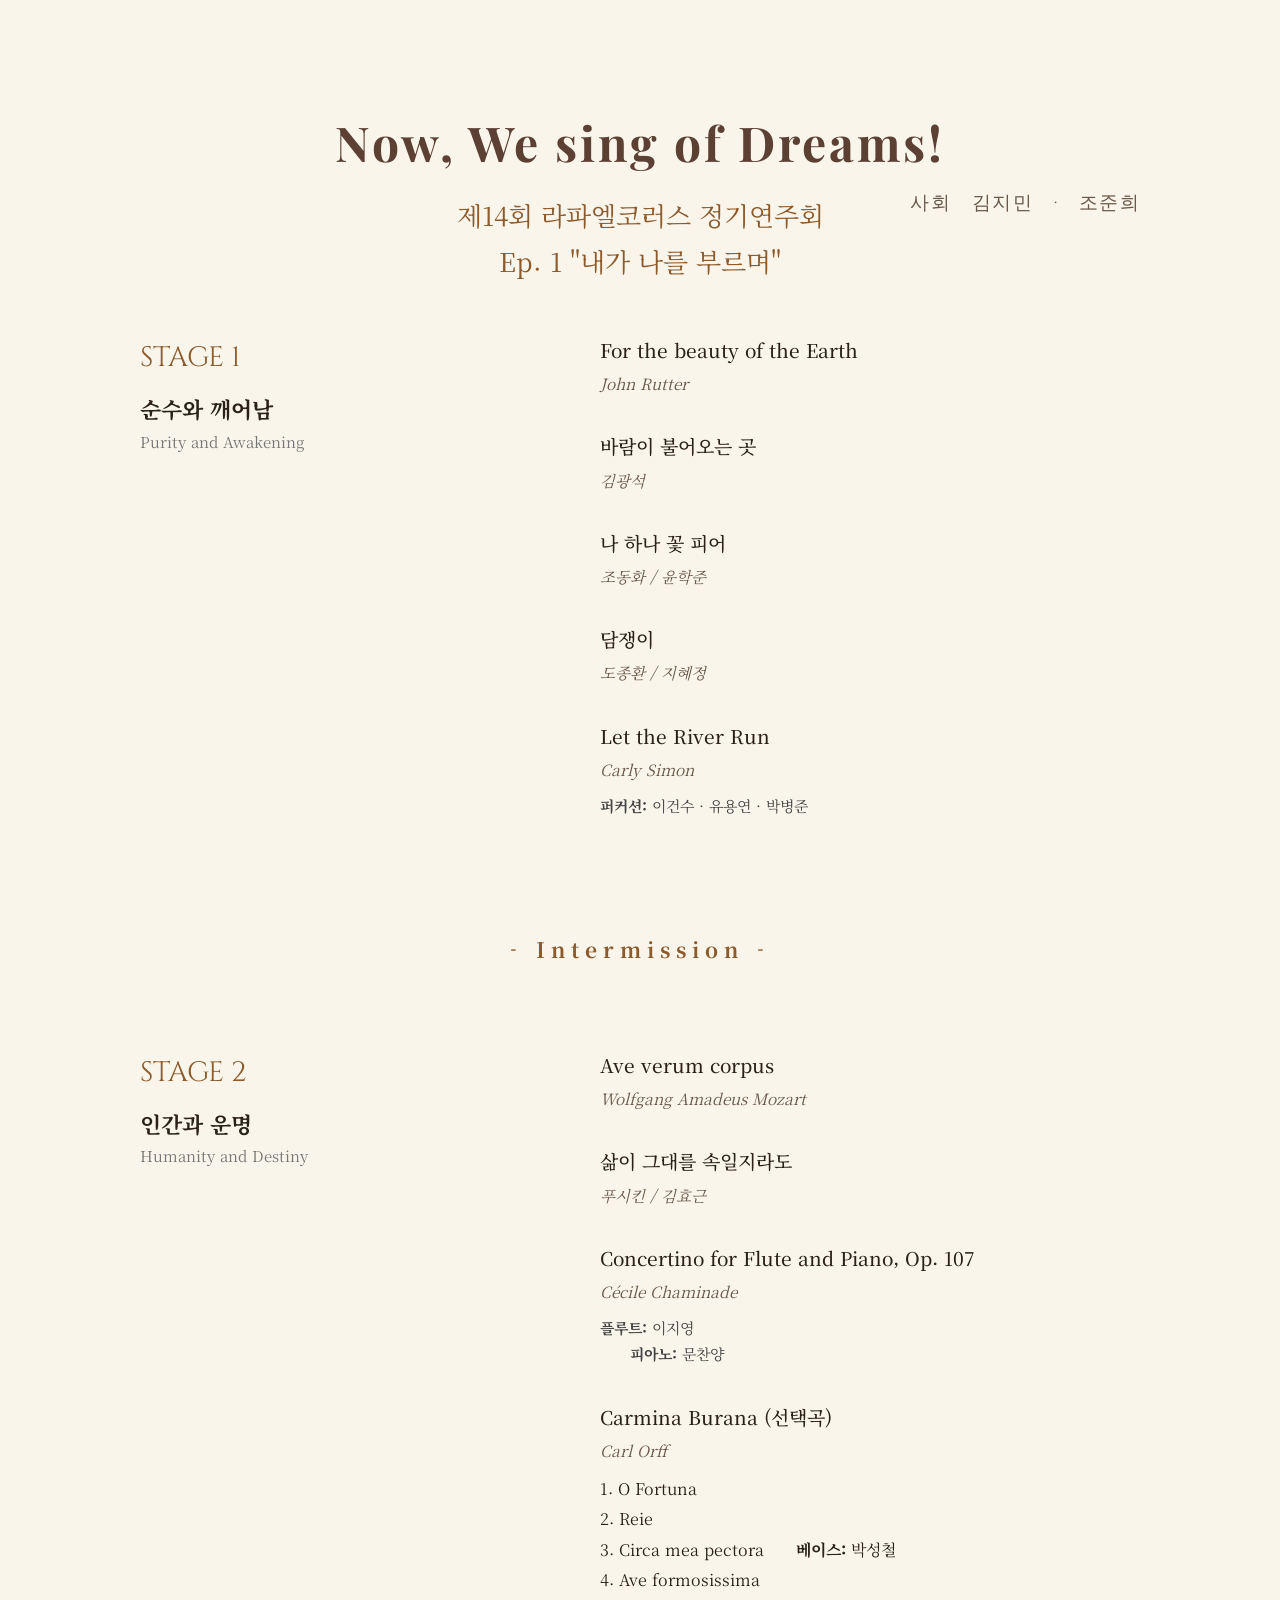
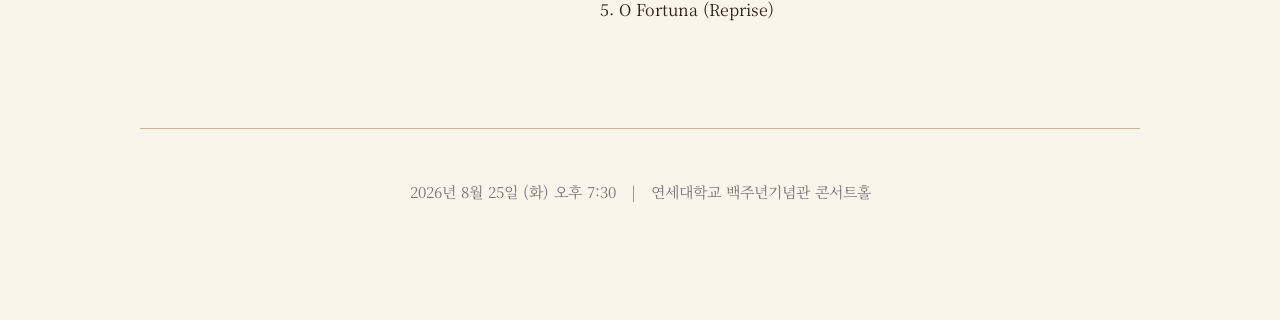
==== 20260825programpage.html @ 9997f265 "Update 20260825programpage.html" ====
<!DOCTYPE html>
<html lang="ko">
<head>
    <meta charset="UTF-8">
    <title>라파엘코러스 제14회 정기연주회 프로그램</title>
    <style>
        @import url('https://fonts.googleapis.com/css2?family=Playfair+Display:wght@400;700&family=Cinzel:wght@400;600&family=Noto+Serif+KR:wght@400;500;700&display=swap');
        
        body {
            font-family: 'Noto Serif KR', serif;
            max-width: 1000px;
            margin: 40px auto;
            padding: 60px 50px;
            background: #f9f5eb;
            color: #2c2118;
            line-height: 1.75;
        }
        .header {
            text-align: center;
            margin-bottom: 50px;
            position: relative;
        }
        h1 {
            font-family: 'Playfair Display', serif;
            font-size: 48px;
            color: #5c4033;
            margin: 0 0 8px 0;
            letter-spacing: 3px;
        }
        .subtitle {
            font-size: 26px;
            color: #8c5a2b;
            margin: 0 0 25px 0;
        }
        .mc {
            position: absolute;
            right: 0;
            top: 68px;
            font-family: 'Cinzel', serif;
            font-size: 19px;
            color: #6b5a4a;
            letter-spacing: 1.5px;
            text-align: right;
        }
        .stage {
            display: flex;
            gap: 60px;
            margin-bottom: 70px;
        }
        .stage-left {
            flex: 1;
        }
        .stage-right {
            flex: 1.35;
        }
        .stage-title {
            font-family: 'Cinzel', serif;
            font-size: 28px;
            color: #8c5a2b;
            margin-bottom: 8px;
        }
        .stage-subtitle {
            font-size: 17px;
            color: #666;
            margin-bottom: 30px;
        }
        .piece {
            margin-bottom: 32px;
        }
        .piece-title {
            font-size: 19px;
            font-weight: 500;
            margin-bottom: 4px;
        }
        .composer {
            font-style: italic;
            color: #6b5a4a;
            font-size: 15.5px;
        }
        .performer {
            margin-top: 10px;
            font-size: 15px;
            color: #444;
        }
        .intermission {
            text-align: center;
            font-size: 21px;
            color: #8c5a2b;
            letter-spacing: 6px;
            margin: 80px 0;
            font-weight: bold;
        }
        hr {
            border: none;
            border-top: 1px solid #d4b38a;
            margin: 50px 0;
        }
    </style>
</head>
<body>
    <div class="header">
        <h1>Now, We sing of Dreams!</h1>
        <p class="subtitle">제14회 라파엘코러스 정기연주회<br>Ep. 1 "내가 나를 부르며"</p>
        
        <!-- MC 위치 조정 -->
        <p class="mc">사회 김지민 · 조준희</p>
    </div>

    <div class="stage">
        <div class="stage-left">
            <div class="stage-title">STAGE 1</div>
            <div style="font-size:22px; font-weight:bold;">순수와 깨어남</div>
            <div style="font-size:15px; color:#777;">Purity and Awakening</div>
        </div>
        <div class="stage-right">
            <div class="piece">
                <div class="piece-title">For the beauty of the Earth</div>
                <div class="composer">John Rutter</div>
            </div>
            <div class="piece">
                <div class="piece-title">바람이 불어오는 곳</div>
                <div class="composer">김광석</div>
            </div>
            <div class="piece">
                <div class="piece-title">나 하나 꽃 피어</div>
                <div class="composer">조동화 / 윤학준</div>
            </div>
            <div class="piece">
                <div class="piece-title">담쟁이</div>
                <div class="composer">도종환 / 지혜정</div>
            </div>
            <div class="piece">
                <div class="piece-title">Let the River Run</div>
                <div class="composer">Carly Simon</div>
                <div class="performer"><strong>퍼커션:</strong> 이건수 · 유용연 · 박병준</div>
            </div>
        </div>
    </div>

    <div class="intermission">- Intermission -</div>

    <div class="stage">
        <div class="stage-left">
            <div class="stage-title">STAGE 2</div>
            <div style="font-size:22px; font-weight:bold;">인간과 운명</div>
            <div style="font-size:15px; color:#777;">Humanity and Destiny</div>
        </div>
        <div class="stage-right">
            <div class="piece">
                <div class="piece-title">Ave verum corpus</div>
                <div class="composer">Wolfgang Amadeus Mozart</div>
            </div>
            <div class="piece">
                <div class="piece-title">삶이 그대를 속일지라도</div>
                <div class="composer">푸시킨 / 김효근</div>
            </div>
            <div class="piece">
                <div class="piece-title">Concertino for Flute and Piano, Op. 107</div>
                <div class="composer">Cécile Chaminade</div>
                <div class="performer"><strong>플루트:</strong> 이지영<br>  <strong>피아노:</strong> 문찬양</div>
            </div>
            <div class="piece">
                <div class="piece-title">Carmina Burana (선택곡)</div>
                <div class="composer">Carl Orff</div>
                <div style="margin-top:10px; line-height:1.9;">
                    1. O Fortuna<br>
                    2. Reie<br>
                    3. Circa mea pectora  <strong>베이스:</strong> 박성철<br>
                    4. Ave formosissima<br>
                    5. O Fortuna (Reprise)
                </div>
            </div>
        </div>
    </div>

    <hr>
    <p style="text-align:center; color:#777; margin-top:40px; font-size:15px;">
        2026년 8월 25일 (화) 오후 7:30 | 연세대학교 백주년기념관 콘서트홀
    </p>
</body>
</html>
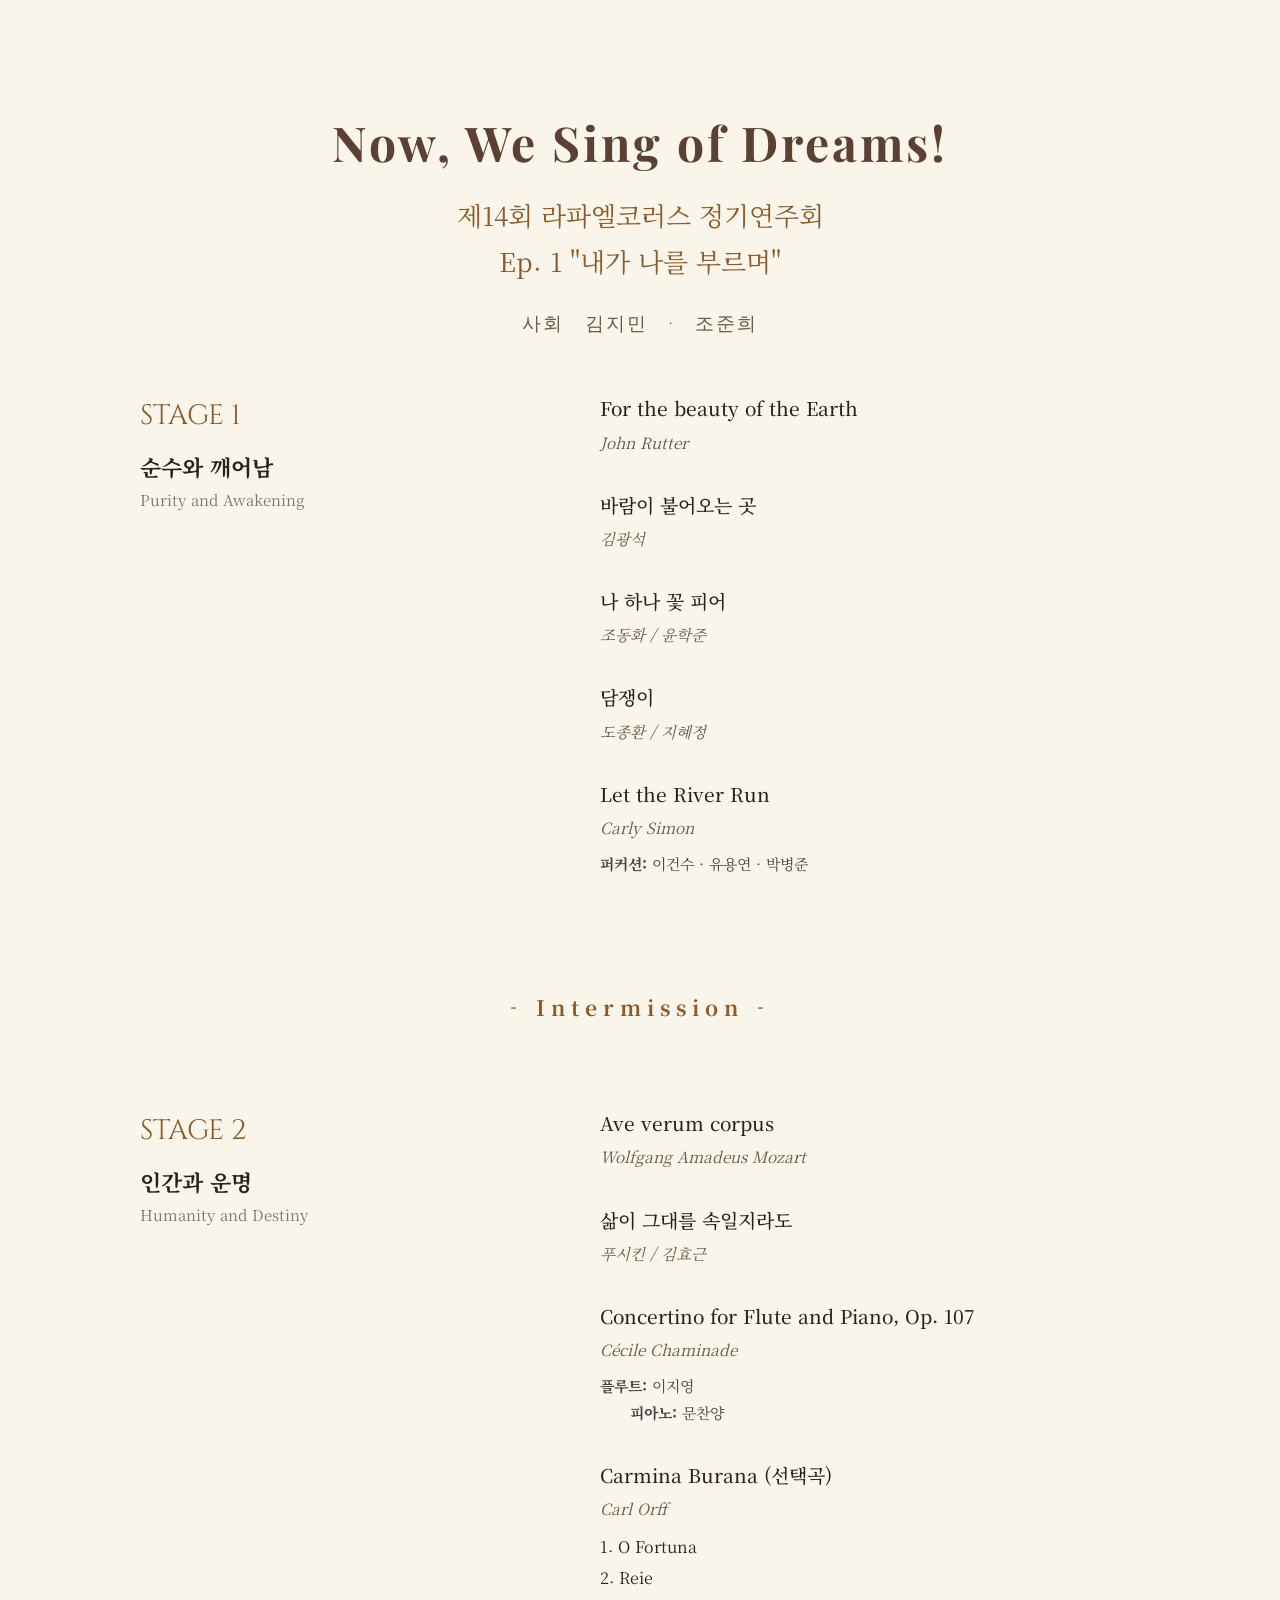
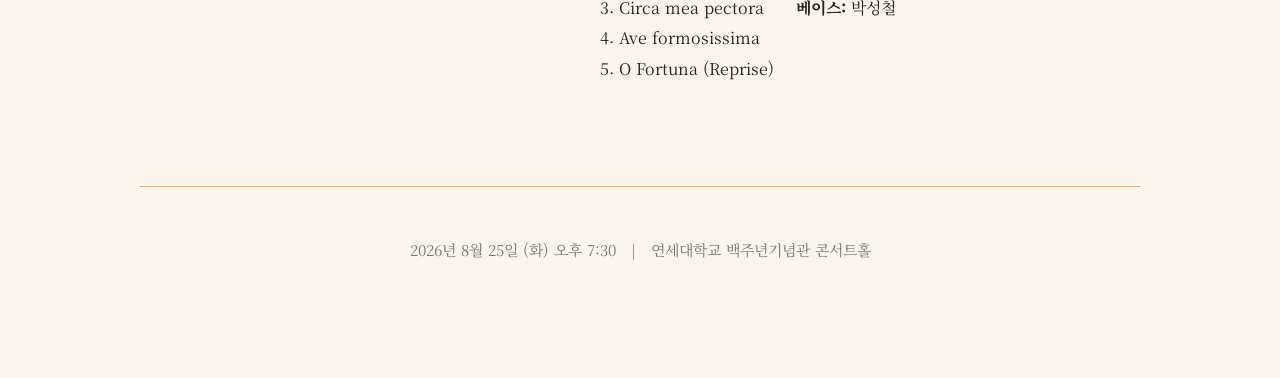
==== commit 710fb909: "Update 20260825programpage.html" ====
--- a/20260825programpage.html
+++ b/20260825programpage.html
@@ -32,15 +32,12 @@
             color: #8c5a2b;
             margin: 0 0 25px 0;
         }
-        .mc {
-            position: absolute;
-            right: 0;
-            top: 68px;
+.mc {
             font-family: 'Cinzel', serif;
             font-size: 19px;
             color: #6b5a4a;
-            letter-spacing: 1.5px;
-            text-align: right;
+            letter-spacing: 2px;
+            margin: 15px 0 45px 0;
         }
         .stage {
             display: flex;
@@ -98,14 +95,13 @@
     </style>
 </head>
 <body>
-    <div class="header">
-        <h1>Now, We sing of Dreams!</h1>
+   <div class="header">
+        <h1>Now, We Sing of Dreams!</h1>
         <p class="subtitle">제14회 라파엘코러스 정기연주회<br>Ep. 1 "내가 나를 부르며"</p>
         
-        <!-- MC 위치 조정 -->
+        <!-- MC 추가 위치 -->
         <p class="mc">사회 김지민 · 조준희</p>
     </div>
-
     <div class="stage">
         <div class="stage-left">
             <div class="stage-title">STAGE 1</div>
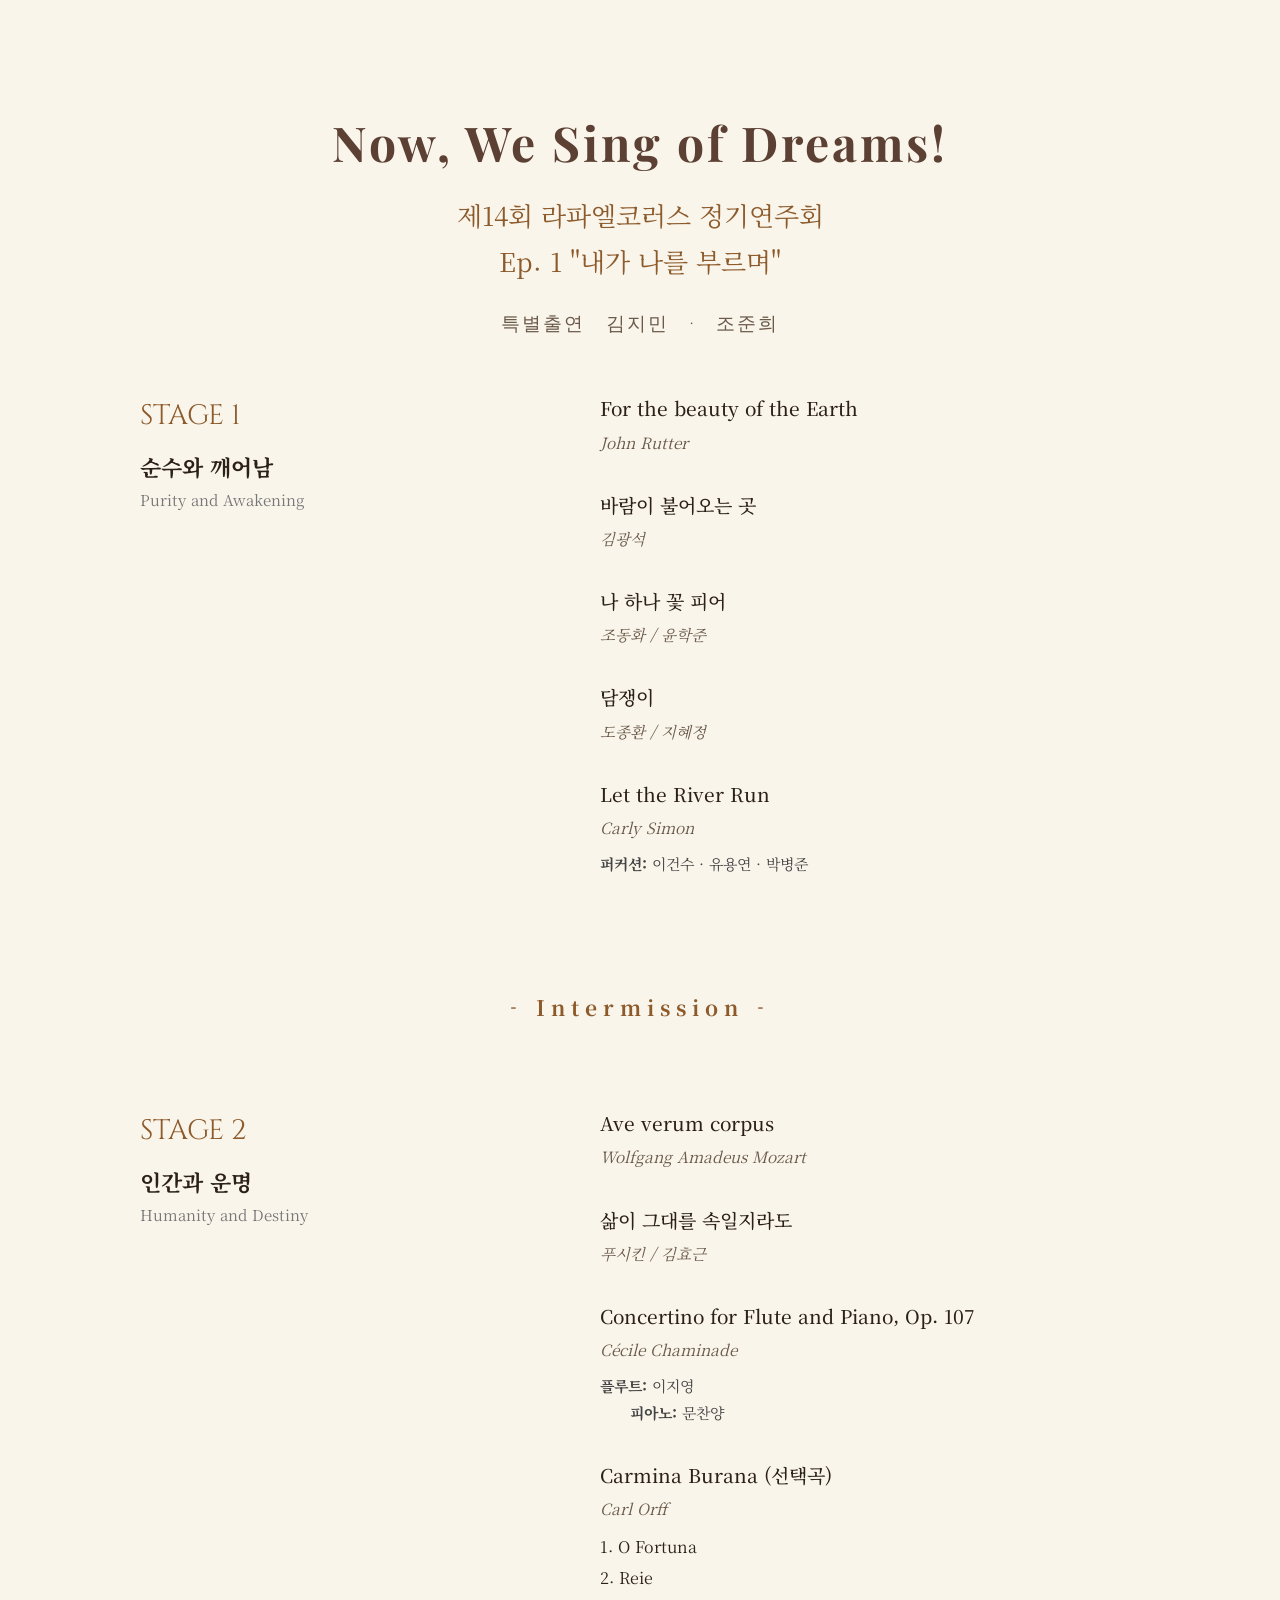
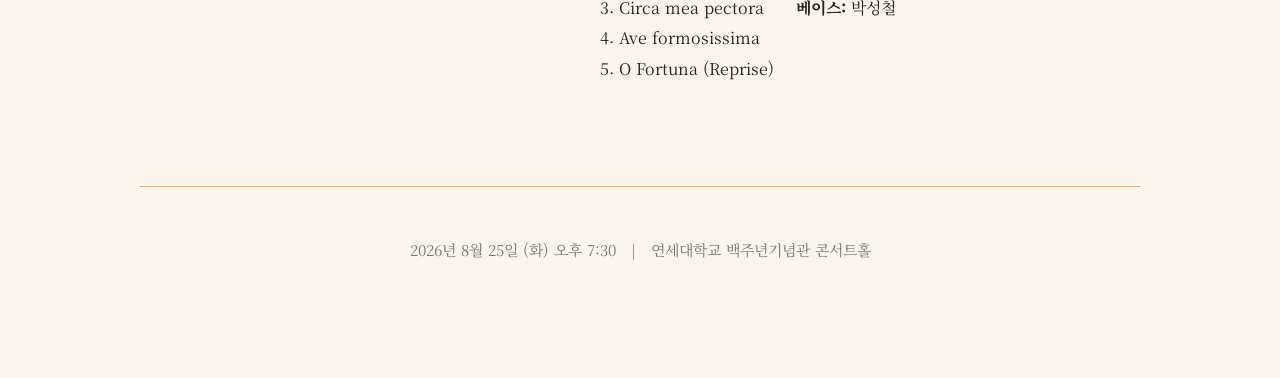
==== commit 42990ca2: "Update 20260825programpage.html" ====
--- a/20260825programpage.html
+++ b/20260825programpage.html
@@ -100,7 +100,7 @@
         <p class="subtitle">제14회 라파엘코러스 정기연주회<br>Ep. 1 "내가 나를 부르며"</p>
         
         <!-- MC 추가 위치 -->
-        <p class="mc">사회 김지민 · 조준희</p>
+        <p class="mc">특별출연 김지민 · 조준희</p>
     </div>
     <div class="stage">
         <div class="stage-left">
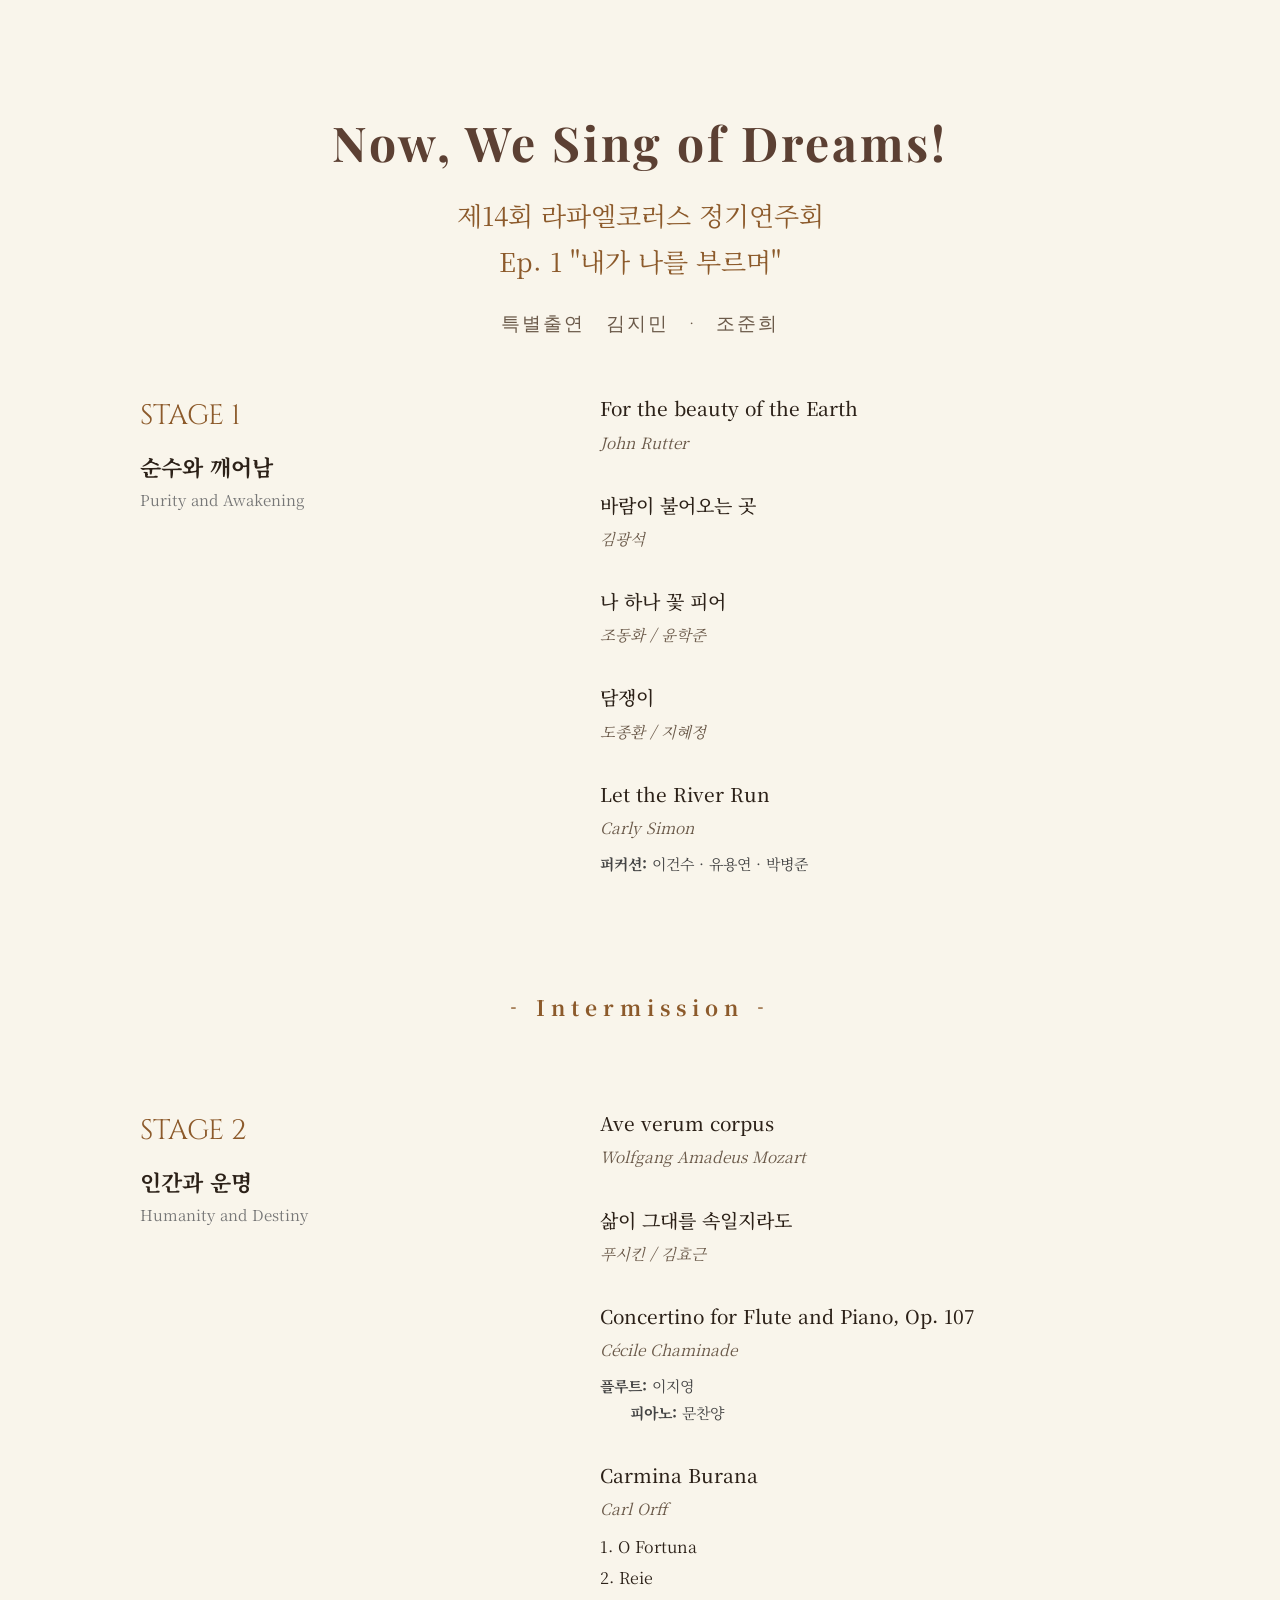
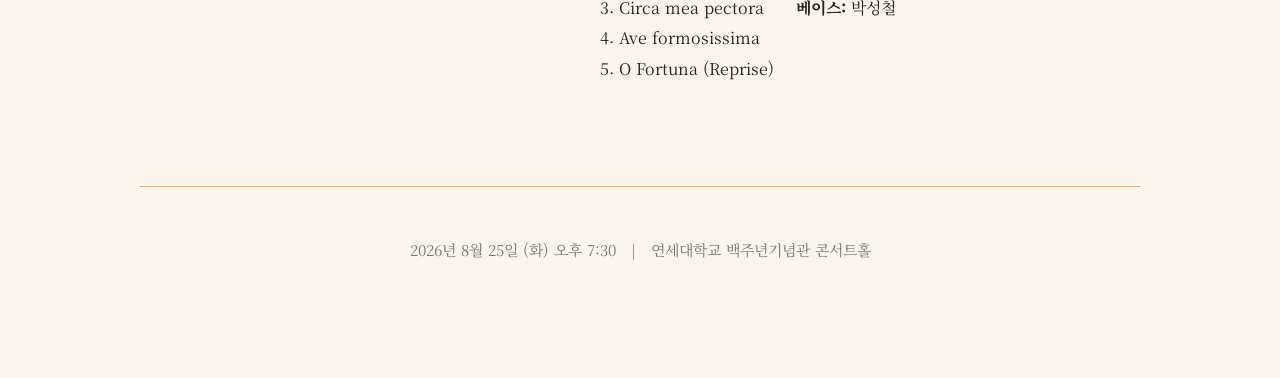
==== commit e6be3a5e: "Update 20260825programpage.html" ====
--- a/20260825programpage.html
+++ b/20260825programpage.html
@@ -156,7 +156,7 @@
                 <div class="performer"><strong>플루트:</strong> 이지영<br>  <strong>피아노:</strong> 문찬양</div>
             </div>
             <div class="piece">
-                <div class="piece-title">Carmina Burana (선택곡)</div>
+                <div class="piece-title">Carmina Burana</div>
                 <div class="composer">Carl Orff</div>
                 <div style="margin-top:10px; line-height:1.9;">
                     1. O Fortuna<br>
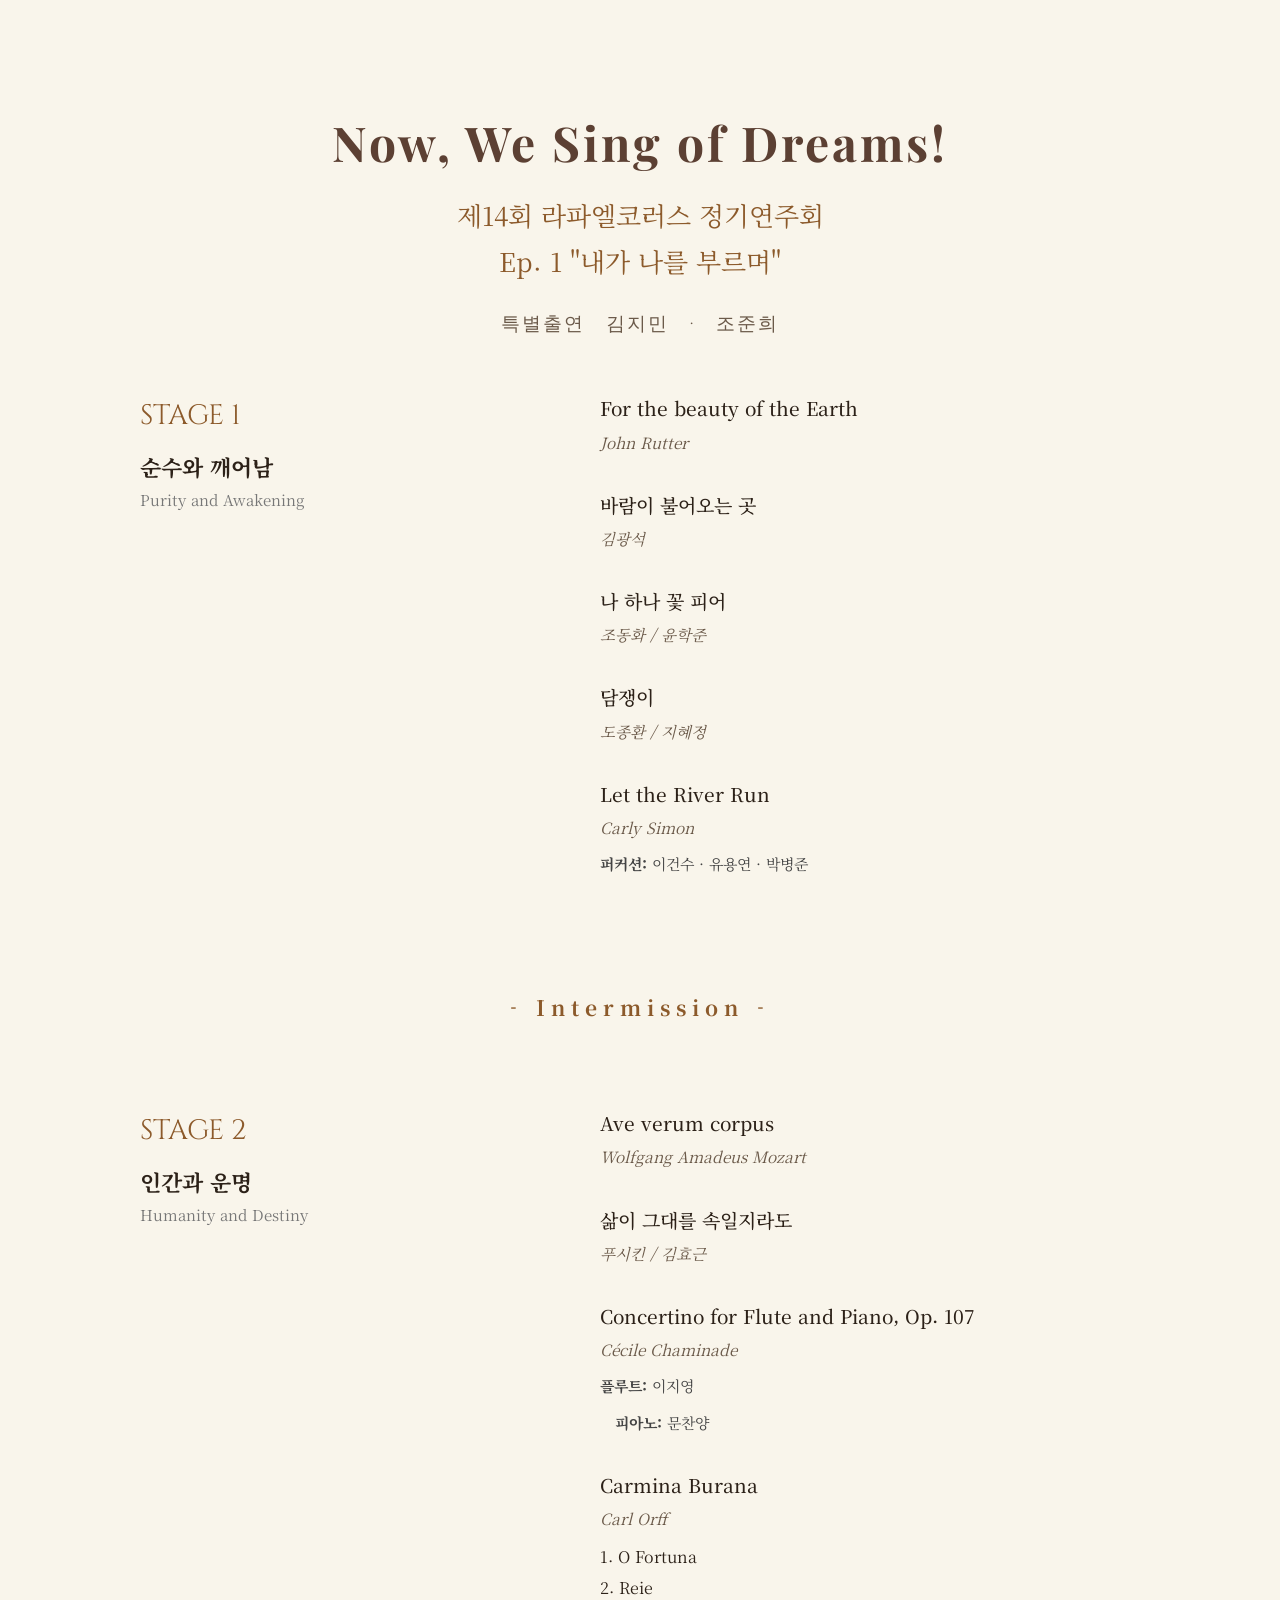
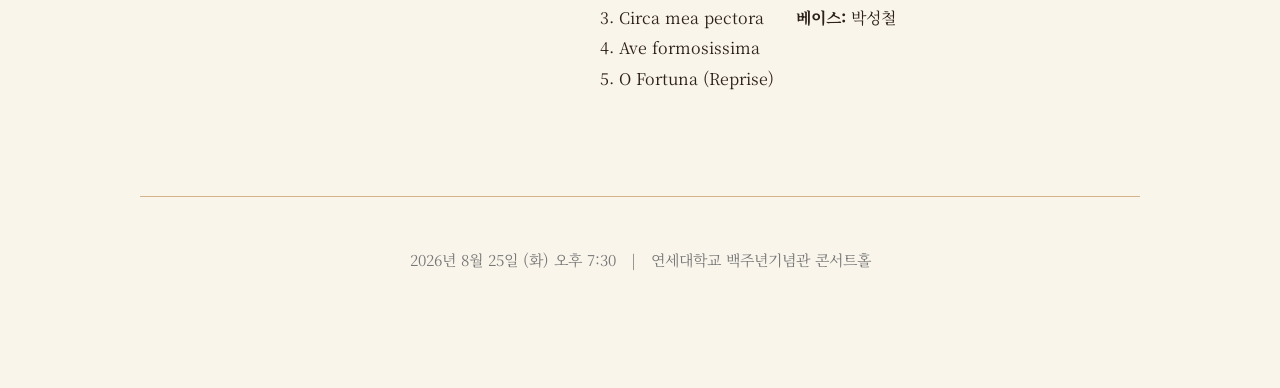
==== commit f70644a4: "Update 20260825programpage.html" ====
--- a/20260825programpage.html
+++ b/20260825programpage.html
@@ -153,7 +153,7 @@
             <div class="piece">
                 <div class="piece-title">Concertino for Flute and Piano, Op. 107</div>
                 <div class="composer">Cécile Chaminade</div>
-                <div class="performer"><strong>플루트:</strong> 이지영<br>  <strong>피아노:</strong> 문찬양</div>
+                <div class="performer"><strong>플루트:</strong> 이지영</div> <div class="performer"> <strong>피아노:</strong> 문찬양</div>
             </div>
             <div class="piece">
                 <div class="piece-title">Carmina Burana</div>
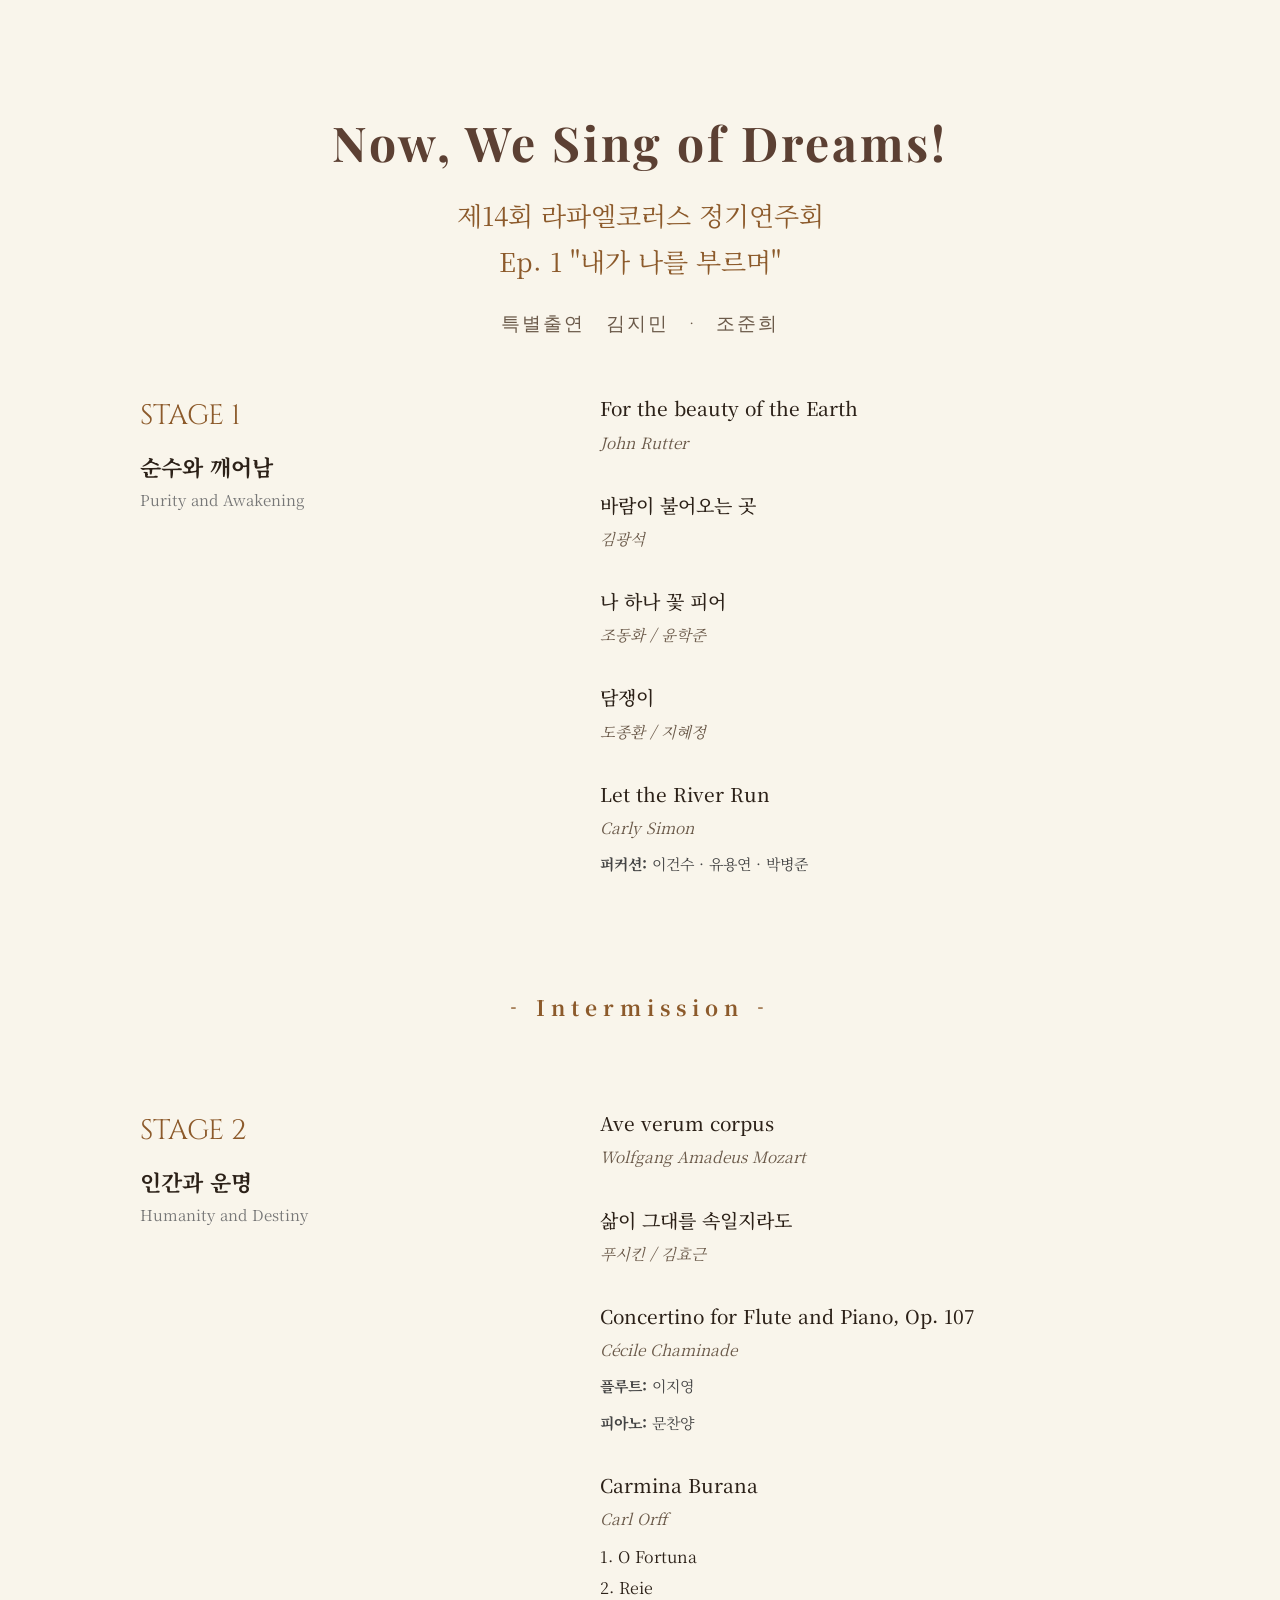
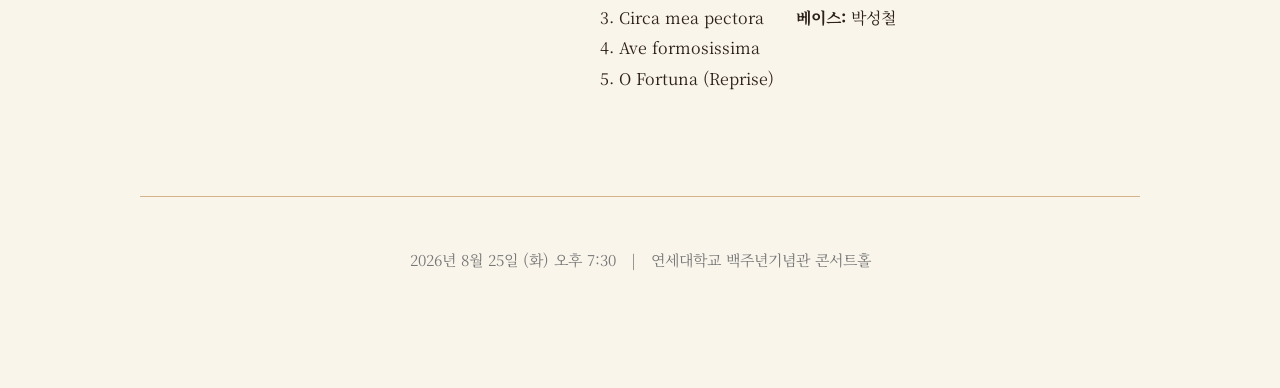
==== commit e887091c: "Update 20260825programpage.html" ====
--- a/20260825programpage.html
+++ b/20260825programpage.html
@@ -153,7 +153,8 @@
             <div class="piece">
                 <div class="piece-title">Concertino for Flute and Piano, Op. 107</div>
                 <div class="composer">Cécile Chaminade</div>
-                <div class="performer"><strong>플루트:</strong> 이지영</div> <div class="performer"> <strong>피아노:</strong> 문찬양</div>
+                <div class="performer"><strong>플루트:</strong> 이지영</div> 
+                <div class="performer"><strong>피아노:</strong> 문찬양</div>
             </div>
             <div class="piece">
                 <div class="piece-title">Carmina Burana</div>
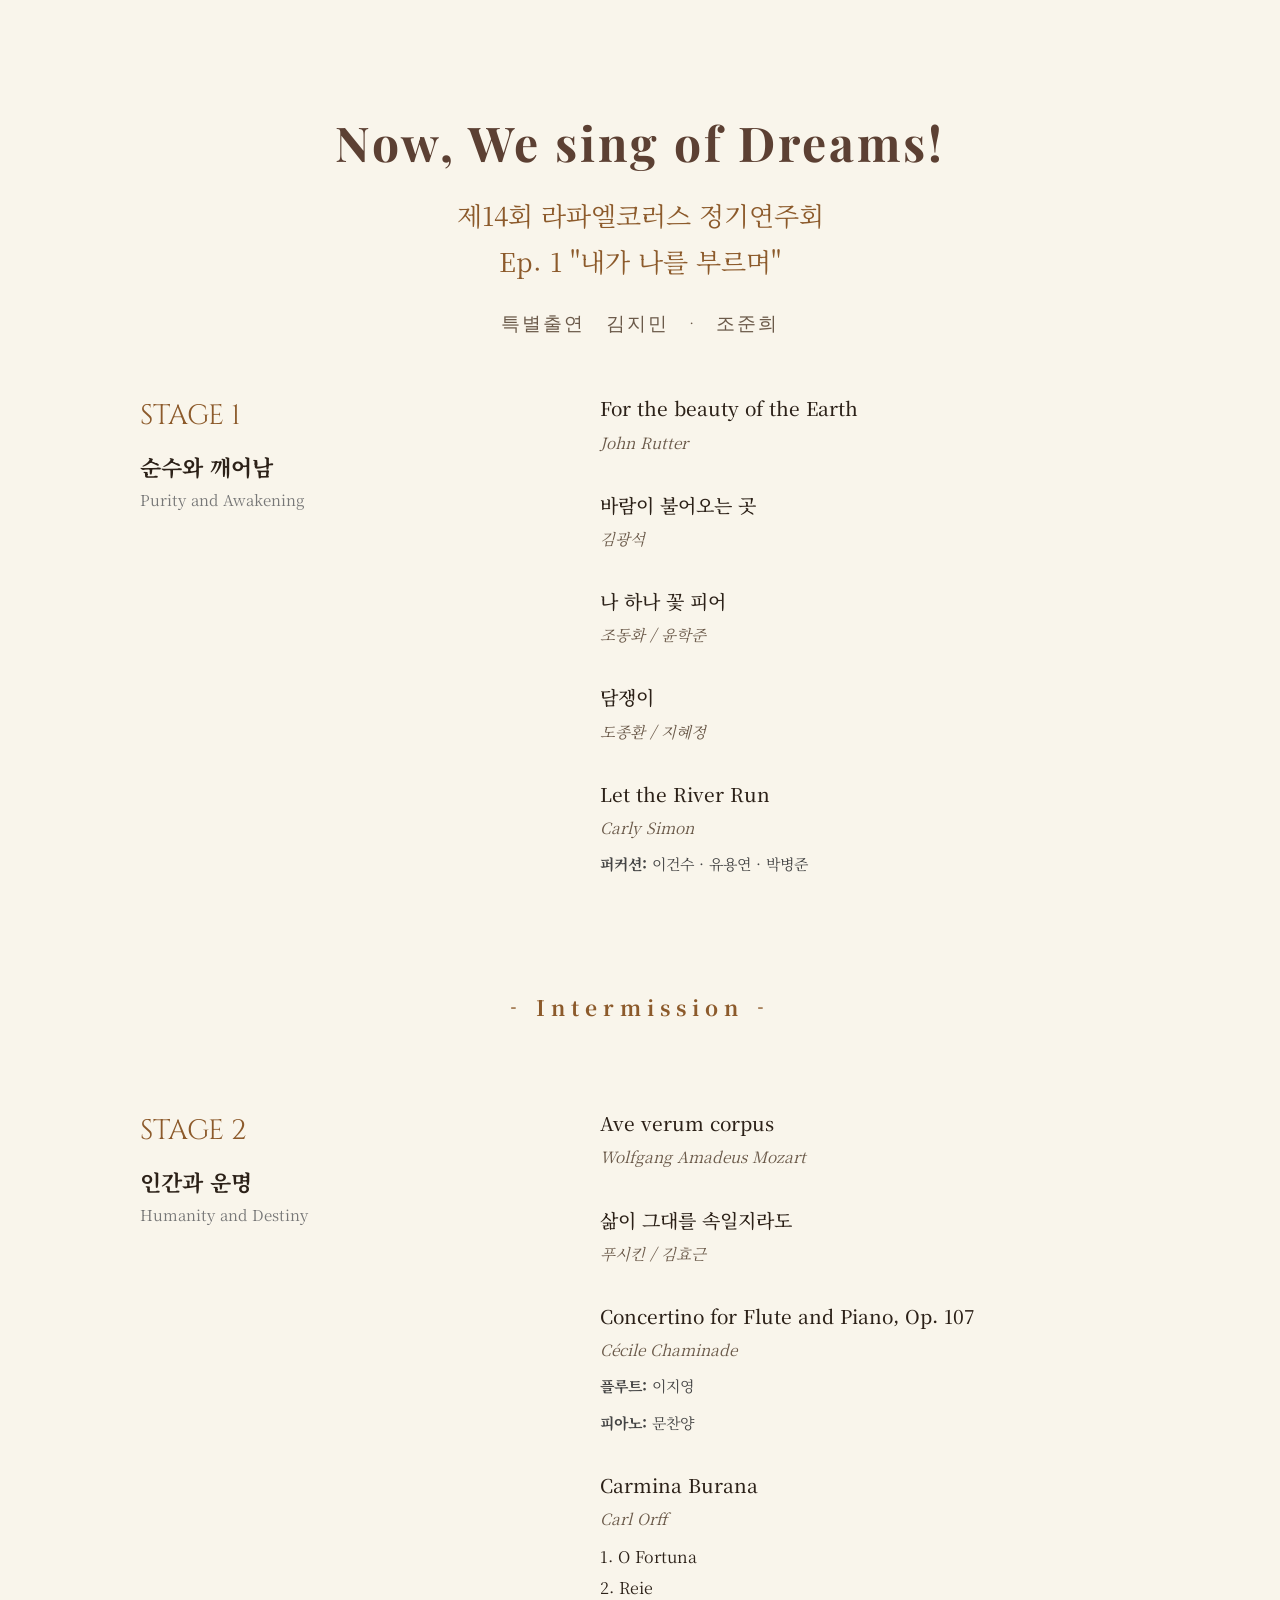
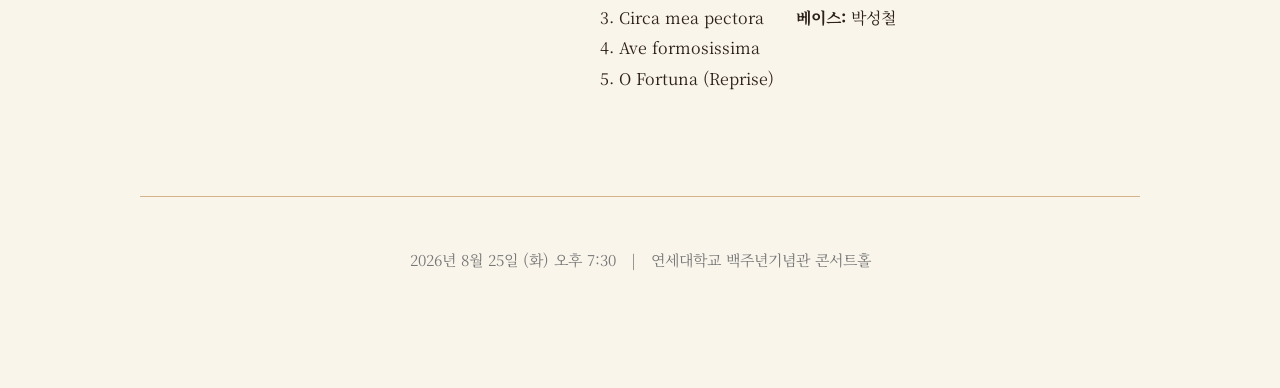
==== commit 9f738017: "Update 20260825programpage.html" ====
--- a/20260825programpage.html
+++ b/20260825programpage.html
@@ -96,7 +96,7 @@
 </head>
 <body>
    <div class="header">
-        <h1>Now, We Sing of Dreams!</h1>
+        <h1>Now, We sing of Dreams!</h1>
         <p class="subtitle">제14회 라파엘코러스 정기연주회<br>Ep. 1 "내가 나를 부르며"</p>
         
         <!-- MC 추가 위치 -->
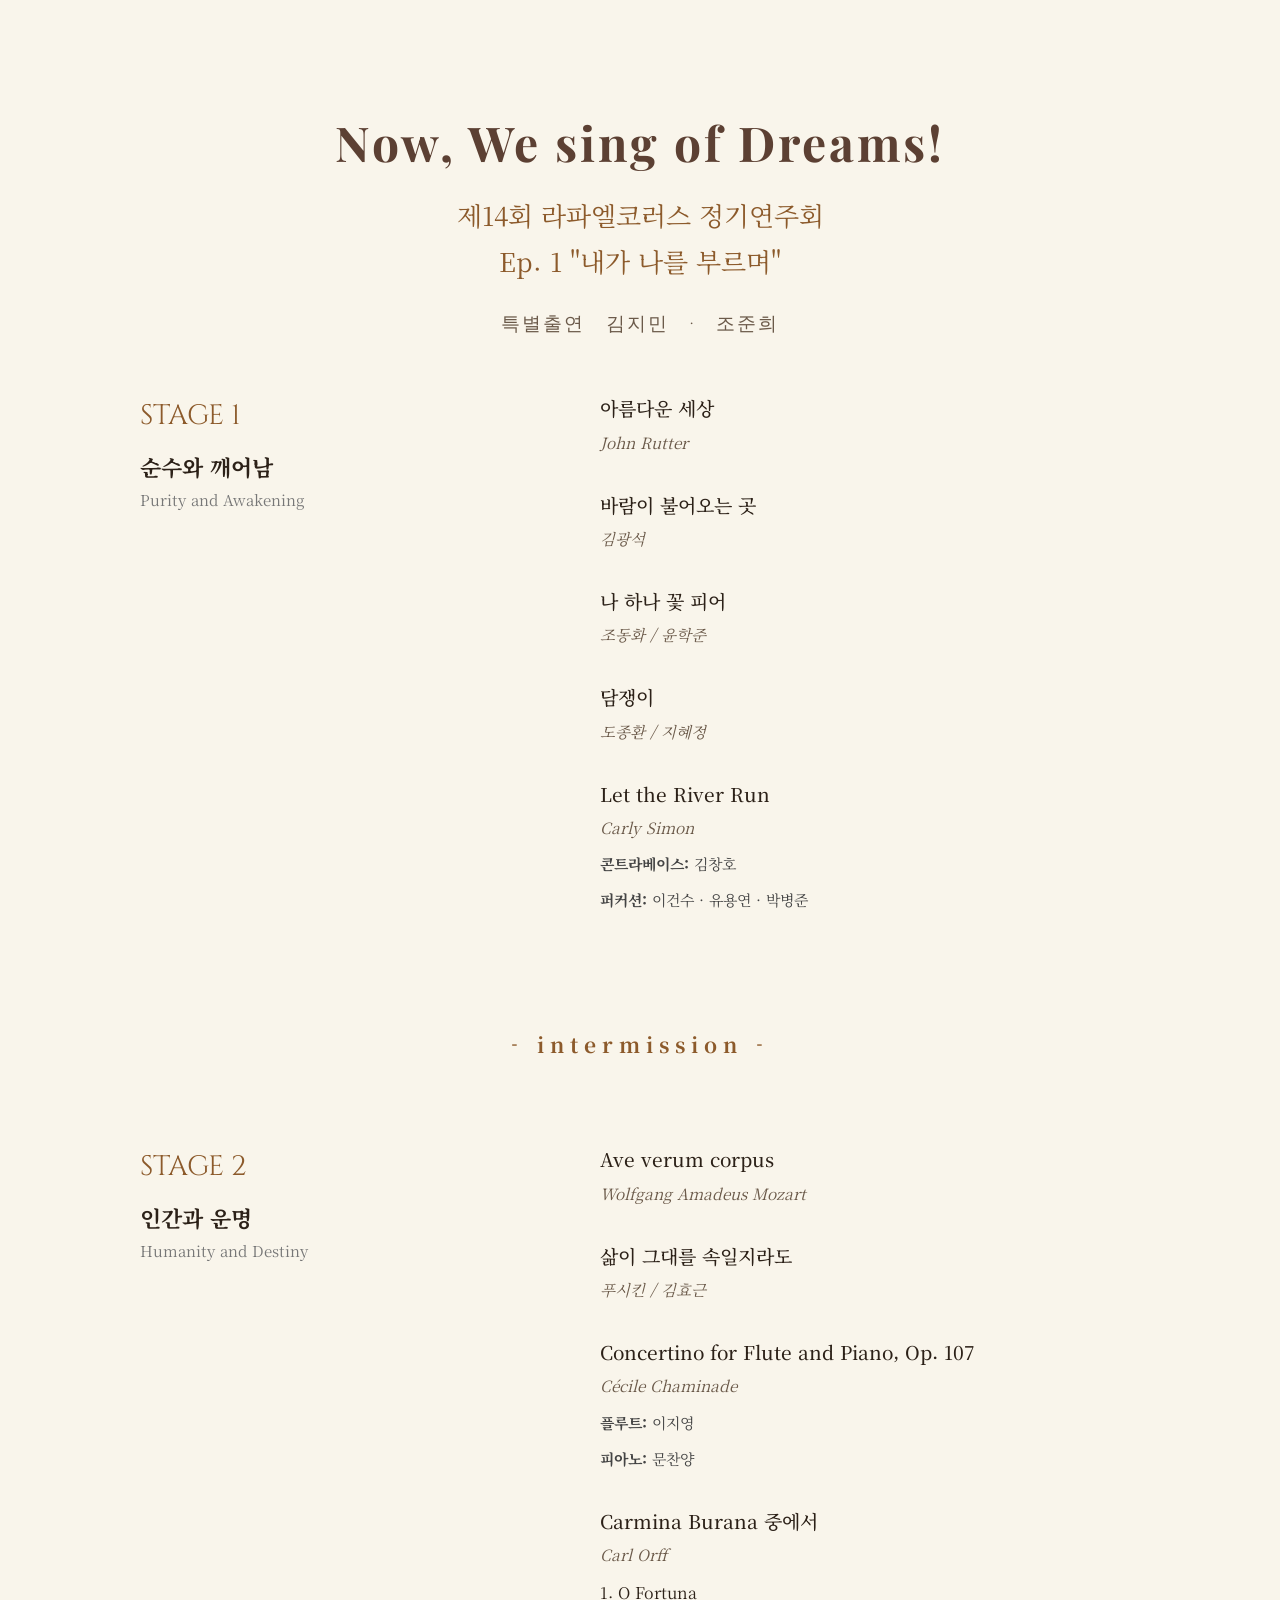
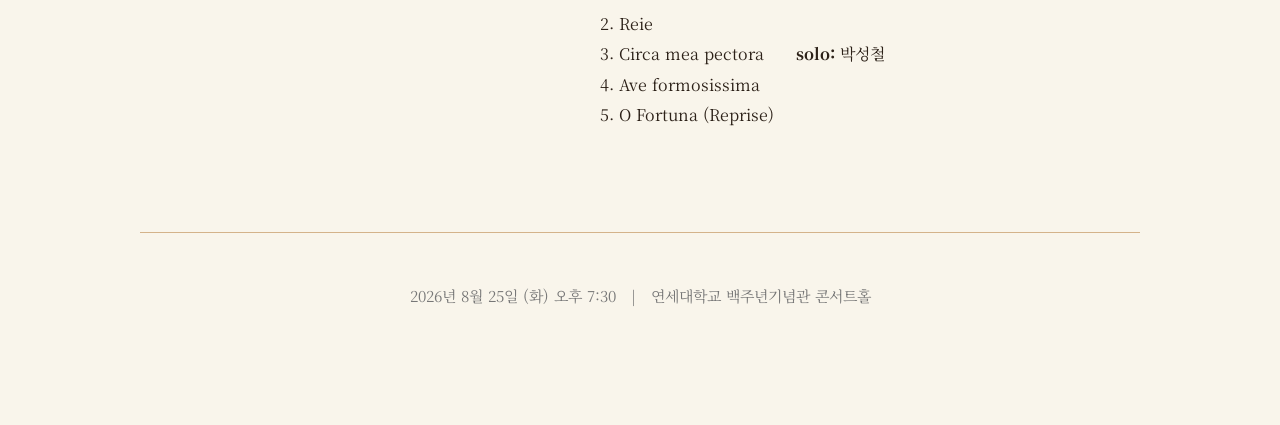
==== commit 3b42d671: "Update 20260825programpage.html" ====
--- a/20260825programpage.html
+++ b/20260825programpage.html
@@ -110,7 +110,7 @@
         </div>
         <div class="stage-right">
             <div class="piece">
-                <div class="piece-title">For the beauty of the Earth</div>
+                <div class="piece-title">아름다운 세상</div>
                 <div class="composer">John Rutter</div>
             </div>
             <div class="piece">
@@ -128,12 +128,13 @@
             <div class="piece">
                 <div class="piece-title">Let the River Run</div>
                 <div class="composer">Carly Simon</div>
+                <div class="performer"><strong>콘트라베이스:</strong> 김창호</div>
                 <div class="performer"><strong>퍼커션:</strong> 이건수 · 유용연 · 박병준</div>
             </div>
         </div>
     </div>
 
-    <div class="intermission">- Intermission -</div>
+    <div class="intermission">- intermission -</div>
 
     <div class="stage">
         <div class="stage-left">
@@ -157,12 +158,12 @@
                 <div class="performer"><strong>피아노:</strong> 문찬양</div>
             </div>
             <div class="piece">
-                <div class="piece-title">Carmina Burana</div>
+                <div class="piece-title">Carmina Burana 중에서</div>
                 <div class="composer">Carl Orff</div>
                 <div style="margin-top:10px; line-height:1.9;">
                     1. O Fortuna<br>
                     2. Reie<br>
-                    3. Circa mea pectora  <strong>베이스:</strong> 박성철<br>
+                    3. Circa mea pectora  <strong>solo:</strong> 박성철<br>
                     4. Ave formosissima<br>
                     5. O Fortuna (Reprise)
                 </div>
